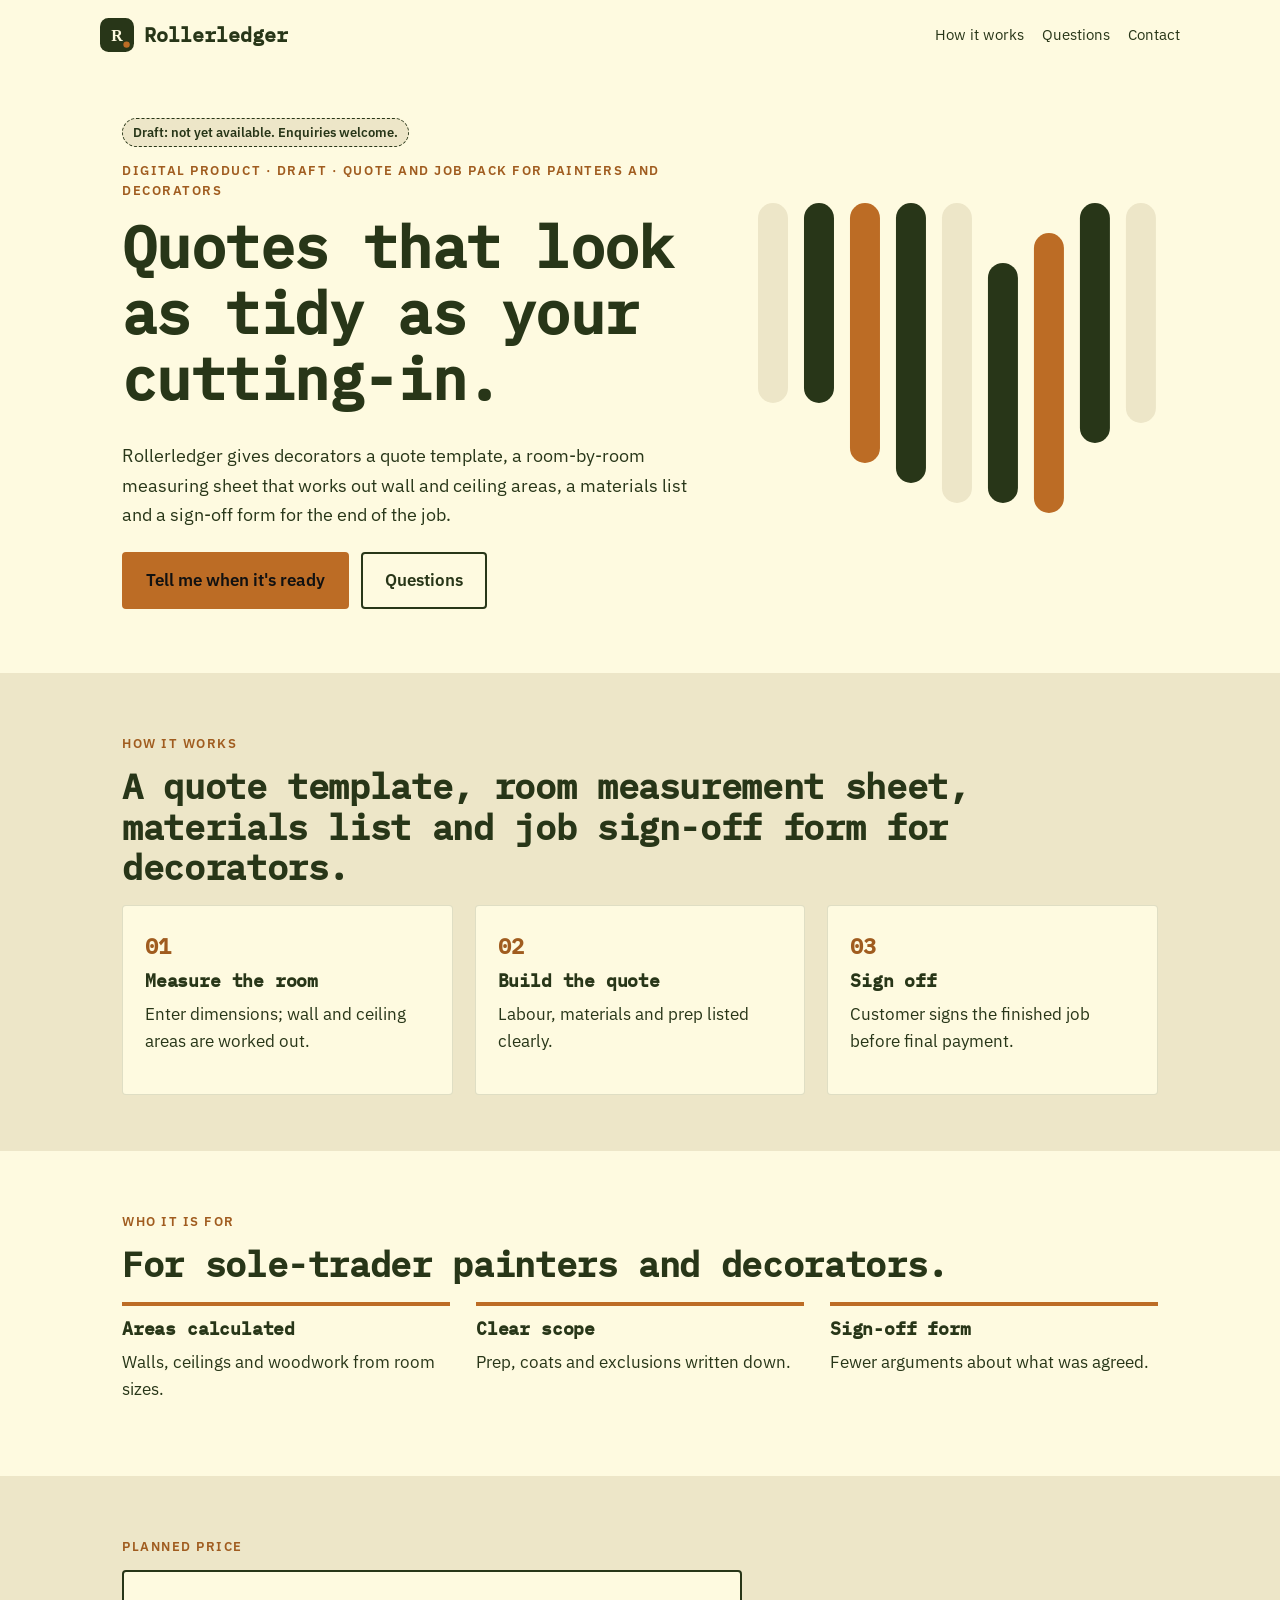
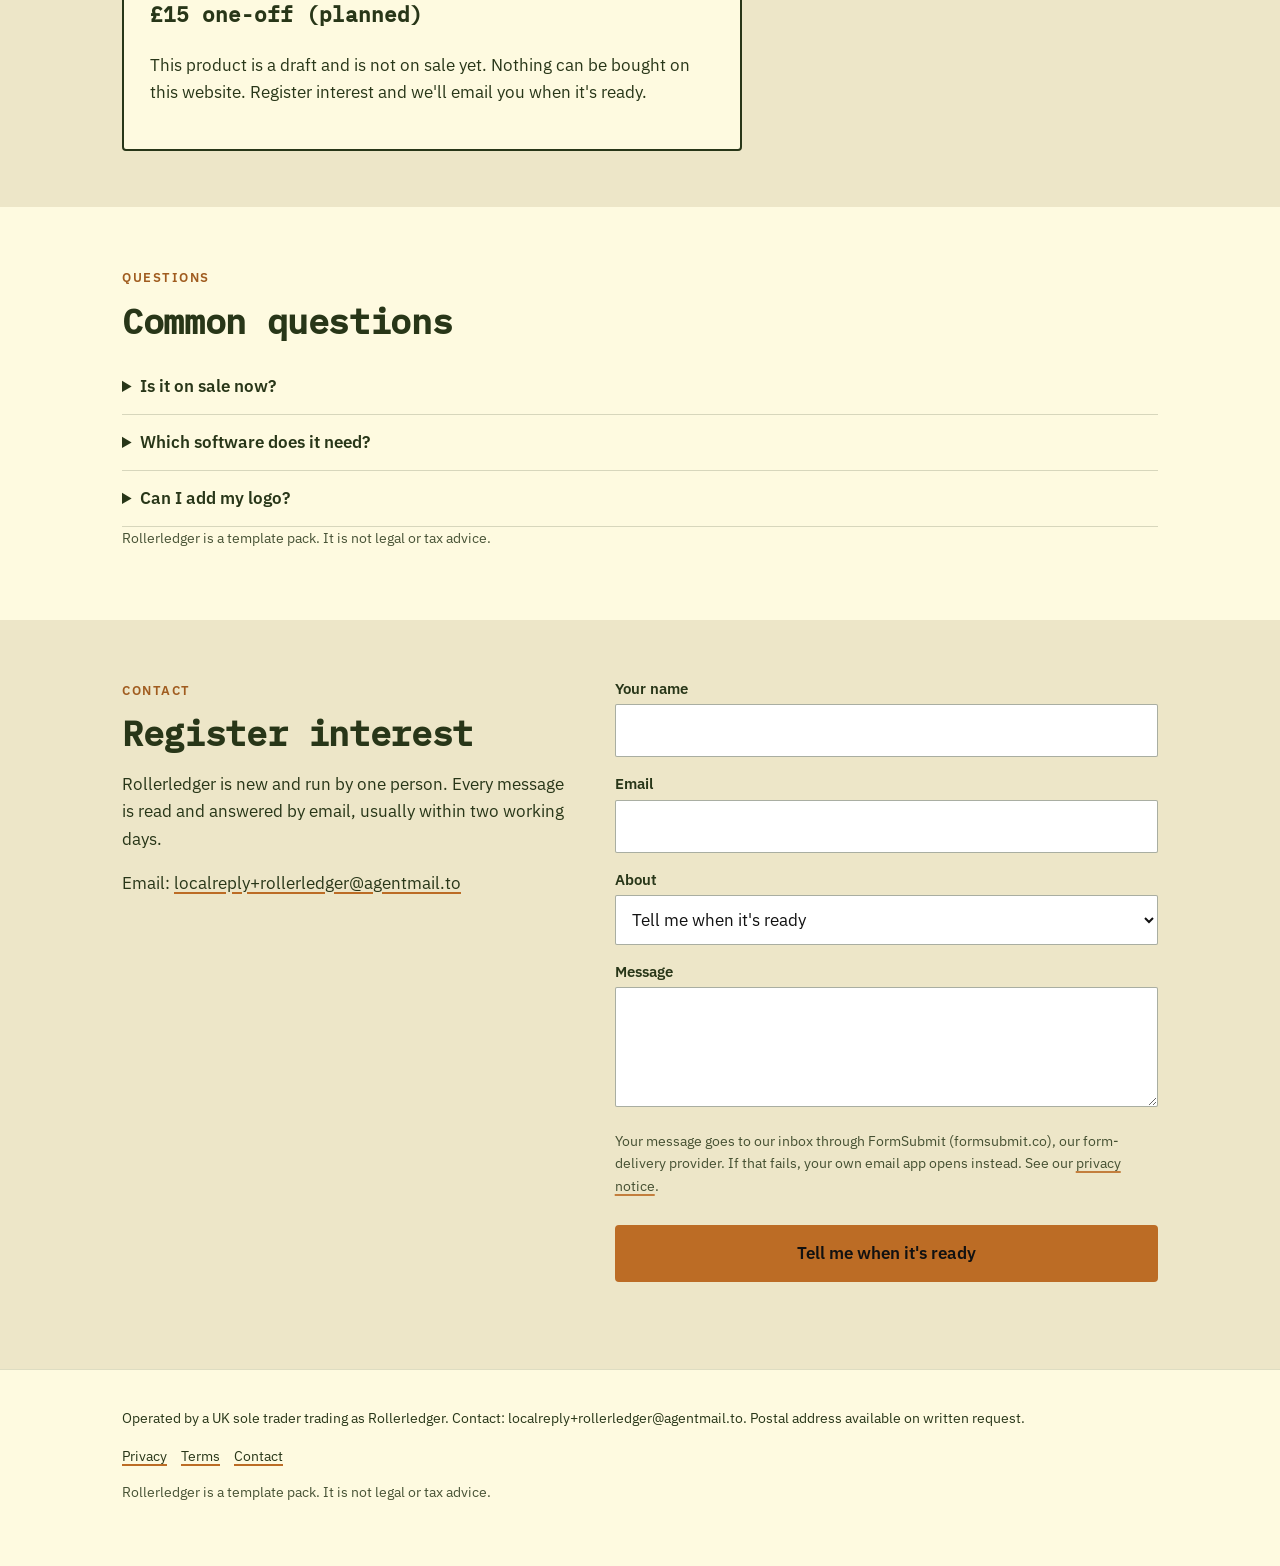
==== index.html @ 1e024532 "Publish site 2026-10-19 20:21 BST" ====
<!doctype html>
<html lang="en-GB">
<head>
<meta charset="utf-8">
<meta name="viewport" content="width=device-width, initial-scale=1">
<meta http-equiv="Content-Security-Policy" content="default-src 'self'; img-src 'self' data: https://localreplyloop.goatcounter.com; style-src 'self'; script-src 'self'; font-src 'self'; connect-src 'self' https://formsubmit.co; form-action 'self'; base-uri 'self'; object-src 'none'">
<meta name="referrer" content="strict-origin-when-cross-origin">
<title>Rollerledger: Quotes that look as tidy as your cutting-in</title>
<meta name="description" content="A quote template, room measurement sheet, materials list and job sign-off form for decorators.">
<meta name="theme-color" content="#283618">
<meta property="og:type" content="website"><meta property="og:title" content="Rollerledger: Quotes that look as tidy as your cutting-in"><meta property="og:description" content="A quote template, room measurement sheet, materials list and job sign-off form for decorators.">
<meta property="og:image" content="https://evanturner557-del.github.io/rollerledger/assets/og.png"><meta property="og:image:width" content="1200"><meta property="og:image:height" content="630">
<meta property="og:image:alt" content="Rollerledger: Quotes that look as tidy as your cutting-in."><meta property="og:site_name" content="Rollerledger"><meta property="og:locale" content="en_GB">
<meta property="og:url" content="https://evanturner557-del.github.io/rollerledger/"><meta name="twitter:card" content="summary_large_image">
<link rel="canonical" href="https://evanturner557-del.github.io/rollerledger/">
<link rel="icon" href="assets/favicon.svg" type="image/svg+xml">
<link rel="stylesheet" href="assets/site.css">
<script src="assets/config.js"></script>
<script src="assets/analytics.js" defer></script>
<script src="_shared/kit.js" defer></script>
</head>
<body>
<a class="skip" href="#main">Skip to content</a>
<header><div class="wrap top"><a class="brand" href="./"><svg viewBox="0 0 64 64" aria-hidden="true" width="34" height="34"><rect width="64" height="64" rx="16" fill="#283618"/><text x="32" y="43" text-anchor="middle" font-family="Georgia, serif" font-weight="700" font-size="30" fill="#FEFAE0">R</text><circle cx="50" cy="50" r="6" fill="#BC6C25"/></svg>Rollerledger</a><nav aria-label="Primary"><a href="#how">How it works</a><a href="#faq">Questions</a><a href="#contact">Contact</a></nav></div></header><section class="hero"><div class="wrap"><div><span class="draft">Draft: not yet available. Enquiries welcome.</span><br><span class="eyebrow">Digital product · draft · Quote and job pack for painters and decorators</span><h1>Quotes that look as tidy as your cutting-in.</h1><p class="lede">Rollerledger gives decorators a quote template, a room-by-room measuring sheet that works out wall and ceiling areas, a materials list and a sign-off form for the end of the job.</p><div class="ctas"><a class="btn" href="#contact" data-cta="hero">Tell me when it&#x27;s ready</a><a class="btn ghost" href="#faq" data-cta="hero-secondary">Questions</a></div></div><div class="art"><svg viewBox="0 0 400 400" role="img" aria-label="Decorative pattern" class="motif" preserveAspectRatio="xMidYMid slice"><rect x="0" y="40" width="30" height="200" rx="15" fill="#EDE6C8"/><rect x="46" y="40" width="30" height="200" rx="15" fill="#283618"/><rect x="92" y="40" width="30" height="260" rx="15" fill="#BC6C25"/><rect x="138" y="40" width="30" height="280" rx="15" fill="#283618"/><rect x="184" y="40" width="30" height="300" rx="15" fill="#EDE6C8"/><rect x="230" y="100" width="30" height="240" rx="15" fill="#283618"/><rect x="276" y="70" width="30" height="280" rx="15" fill="#BC6C25"/><rect x="322" y="40" width="30" height="240" rx="15" fill="#283618"/><rect x="368" y="40" width="30" height="220" rx="15" fill="#EDE6C8"/></svg></div></div></section>
<main id="main">
<section class="tint" id="how"><div class="wrap"><span class="eyebrow">How it works</span><h2>A quote template, room measurement sheet, materials list and job sign-off form for decorators.</h2><div class="steps"><div class="step"><h3>Measure the room</h3><p>Enter dimensions; wall and ceiling areas are worked out.</p></div><div class="step"><h3>Build the quote</h3><p>Labour, materials and prep listed clearly.</p></div><div class="step"><h3>Sign off</h3><p>Customer signs the finished job before final payment.</p></div></div></div></section>
<section><div class="wrap"><span class="eyebrow">Who it is for</span><h2>For sole-trader painters and decorators.</h2><div class="points"><div class="point"><h3>Areas calculated</h3><p>Walls, ceilings and woodwork from room sizes.</p></div><div class="point"><h3>Clear scope</h3><p>Prep, coats and exclusions written down.</p></div><div class="point"><h3>Sign-off form</h3><p>Fewer arguments about what was agreed.</p></div></div></div></section>
<section class="tint" id="price"><div class="wrap"><span class="eyebrow">Planned price</span><div class="pricebox"><p class="price">£15 one-off (planned)</p><p>This product is a draft and is not on sale yet. Nothing can be bought on this website. Register interest and we&#x27;ll email you when it&#x27;s ready.</p></div></div></section>
<section id="faq"><div class="wrap"><span class="eyebrow">Questions</span><h2>Common questions</h2><details><summary>Is it on sale now?</summary><p>Not yet. Rollerledger is a draft product. Ask to hear when it&#x27;s ready.</p></details><details><summary>Which software does it need?</summary><p>Google Sheets, Excel or Numbers.</p></details><details><summary>Can I add my logo?</summary><p>Yes, there&#x27;s a space for it.</p></details><p class="fine" style="margin-top:18px">Rollerledger is a template pack. It is not legal or tax advice.</p></div></section>
<section class="tint" id="contact"><div class="wrap contact-grid"><div><span class="eyebrow">Contact</span><h2>Register interest</h2><p>Rollerledger is new and run by one person. Every message is read and answered by email, usually within two working days.</p><p>Email: <a href="mailto:localreply+rollerledger@agentmail.to">localreply+rollerledger@agentmail.to</a></p></div><form class="form" data-contact data-formsubmit="localreply+rollerledger@agentmail.to" data-email="localreply+rollerledger@agentmail.to" data-subject="Rollerledger enquiry" novalidate>
<div><label for="f-name">Your name</label><input id="f-name" name="name" autocomplete="name" required></div>
<div><label for="f-email">Email</label><input id="f-email" name="email" type="email" autocomplete="email" required></div>
<div><label for="f-plan">About</label><select id="f-plan" name="plan"><option value="Tell me when it&#x27;s ready">Tell me when it&#x27;s ready</option><option value="I have a question">I have a question</option></select></div>
<div><label for="f-message">Message</label><textarea id="f-message" name="message"></textarea></div>
<p class="hint">Your message goes to our inbox through FormSubmit (formsubmit.co), our form-delivery provider. If that fails, your own email app opens instead. See our <a href="privacy.html">privacy notice</a>.</p>
<button class="btn" type="submit">Tell me when it&#x27;s ready</button>
<p class="form-status" role="status" aria-live="polite"></p>
</form></div></section>
</main><footer><div class="wrap"><p>Operated by a UK sole trader trading as Rollerledger. Contact: localreply+rollerledger@agentmail.to. Postal address available on written request.</p>
<p><a href="privacy.html">Privacy</a><a href="terms.html">Terms</a><a href="./#contact">Contact</a></p>
<p class="fine">Rollerledger is a template pack. It is not legal or tax advice.</p></div></footer>
</body></html>
---- assets/site.css ----
@font-face{font-family:'IBM Plex Mono';font-weight:500;font-style:normal;font-display:swap;src:url(fonts/ibm-plex-mono-latin-500-normal.woff2) format('woff2')}
@font-face{font-family:'IBM Plex Sans';font-weight:400;font-style:normal;font-display:swap;src:url(fonts/ibm-plex-sans-latin-400-normal.woff2) format('woff2')}
@font-face{font-family:'IBM Plex Sans';font-weight:600;font-style:normal;font-display:swap;src:url(fonts/ibm-plex-sans-latin-600-normal.woff2) format('woff2')}
:root{--ink:#283618;--paper:#FEFAE0;--acc:#BC6C25;--acc-text:#A05C1F;--on-acc:#111111;--soft:#EDE6C8;--on-ink:#FEFAE0;--r:4px;--br:4px;--head:'IBM Plex Mono', ui-monospace, monospace;--body:'IBM Plex Sans', system-ui, sans-serif}
*,*::before,*::after{box-sizing:border-box}html{scroll-behavior:smooth}@media (prefers-reduced-motion:reduce){html{scroll-behavior:auto}*{transition:none!important}}
body{margin:0;font-family:var(--body);color:var(--ink);background:var(--paper);line-height:1.6;font-size:17px;-webkit-font-smoothing:antialiased}
h1,h2,h3{font-family:var(--head);line-height:1.15;margin:0 0 .5em;letter-spacing:-.01em}h1{font-size:clamp(2.1rem,5vw,3.6rem)}h2{font-size:clamp(1.5rem,3vw,2.2rem)}h3{font-size:1.15rem}
p{margin:0 0 1em}a{color:var(--ink);text-decoration-color:var(--acc);text-underline-offset:3px;text-decoration-thickness:2px}
.wrap{max-width:1080px;margin:0 auto;padding:0 22px}.skip{position:absolute;left:-999px}.skip:focus{left:12px;top:12px;background:var(--ink);color:var(--on-ink);padding:8px 12px;z-index:9}
:focus-visible{outline:3px solid var(--acc);outline-offset:2px}
.top{display:flex;align-items:center;justify-content:space-between;padding:18px 0;gap:16px}.brand{display:flex;align-items:center;gap:10px;font-family:var(--head);font-weight:700;font-size:1.25rem;text-decoration:none}
.top nav a{margin-left:18px;font-size:.95rem;text-decoration:none}.top nav a:hover{text-decoration:underline}
.btn{display:inline-block;background:var(--acc);color:var(--on-acc);padding:13px 22px;border-radius:var(--br);font-weight:600;text-decoration:none;border:2px solid var(--acc);cursor:pointer;font:inherit;font-weight:600}
.btn:hover{filter:brightness(.94)}.btn.ghost{background:transparent;color:var(--ink);border-color:var(--ink)}
.eyebrow{display:inline-block;font-size:.8rem;letter-spacing:.12em;text-transform:uppercase;font-weight:600;color:var(--acc-text);margin-bottom:12px}
.hero{padding:48px 0 64px}.hero .lede{font-size:1.15rem;max-width:40em}.ctas{display:flex;gap:12px;flex-wrap:wrap;margin-top:22px}
.motif{width:100%;height:auto;max-width:420px;display:block}
.draft{display:inline-block;background:var(--soft);border:1px dashed var(--ink);padding:3px 10px;border-radius:999px;font-size:.82rem;font-weight:600;margin-bottom:14px}
section{padding:56px 0}.tint{background:var(--soft)}
.steps{display:grid;grid-template-columns:repeat(auto-fit,minmax(220px,1fr));gap:22px;counter-reset:s}
.step{padding:22px;border-radius:var(--r);background:var(--paper);border:1px solid color-mix(in srgb,var(--ink) 14%,transparent)}
.step::before{counter-increment:s;content:"0" counter(s);font-family:var(--head);font-weight:700;color:var(--acc-text);display:block;font-size:1.4rem;margin-bottom:6px}
.points{display:grid;grid-template-columns:repeat(auto-fit,minmax(240px,1fr));gap:26px}.point h3{border-top:4px solid var(--acc);padding-top:12px}
.price{font-family:var(--head);font-size:1.3rem;font-weight:700}.pricebox{border:2px solid var(--ink);border-radius:var(--r);padding:26px;max-width:620px;background:var(--paper)}
details{border-bottom:1px solid color-mix(in srgb,var(--ink) 18%,transparent);padding:14px 0}summary{cursor:pointer;font-weight:600}details p{margin-top:10px}
.form{display:grid;gap:14px;max-width:620px}.form label{font-weight:600;font-size:.95rem;display:block;margin-bottom:4px}
.form input,.form textarea,.form select{width:100%;padding:12px;border:1.5px solid color-mix(in srgb,var(--ink) 40%,transparent);border-radius:calc(var(--r)/2);font:inherit;background:#fff;color:#111}
.form textarea{min-height:120px}.hint,.fine{font-size:.88rem;opacity:.85}.form-status{font-weight:600}
.contact-grid{display:grid;grid-template-columns:1fr 1.2fr;gap:40px}@media(max-width:800px){.contact-grid{grid-template-columns:1fr}.top nav{display:none}}
footer{padding:36px 0 48px;font-size:.9rem;border-top:1px solid color-mix(in srgb,var(--ink) 15%,transparent)}footer a{margin-right:14px}
.tool{background:var(--paper);border:2px solid var(--ink);border-radius:var(--r);padding:26px;max-width:640px}.tool .row{display:grid;grid-template-columns:1fr 140px;gap:12px;align-items:center;margin-bottom:10px}
.tool input[type=number]{padding:10px;border:1.5px solid var(--ink);border-radius:8px;font:inherit;width:100%}.result{margin-top:16px;padding:16px;background:var(--soft);border-radius:calc(var(--r)/2);min-height:3em}
.check h3{margin-top:18px}.check label{display:flex;gap:10px;align-items:flex-start;padding:6px 0}.check input{width:20px;height:20px;accent-color:var(--acc)}
.legal{max-width:760px}.legal h2{font-size:1.3rem;margin-top:1.6em}
.hero .wrap{display:grid;grid-template-columns:1.25fr .85fr;gap:48px;align-items:center}@media(max-width:800px){.hero .wrap{grid-template-columns:1fr}.hero .art{max-width:280px}}
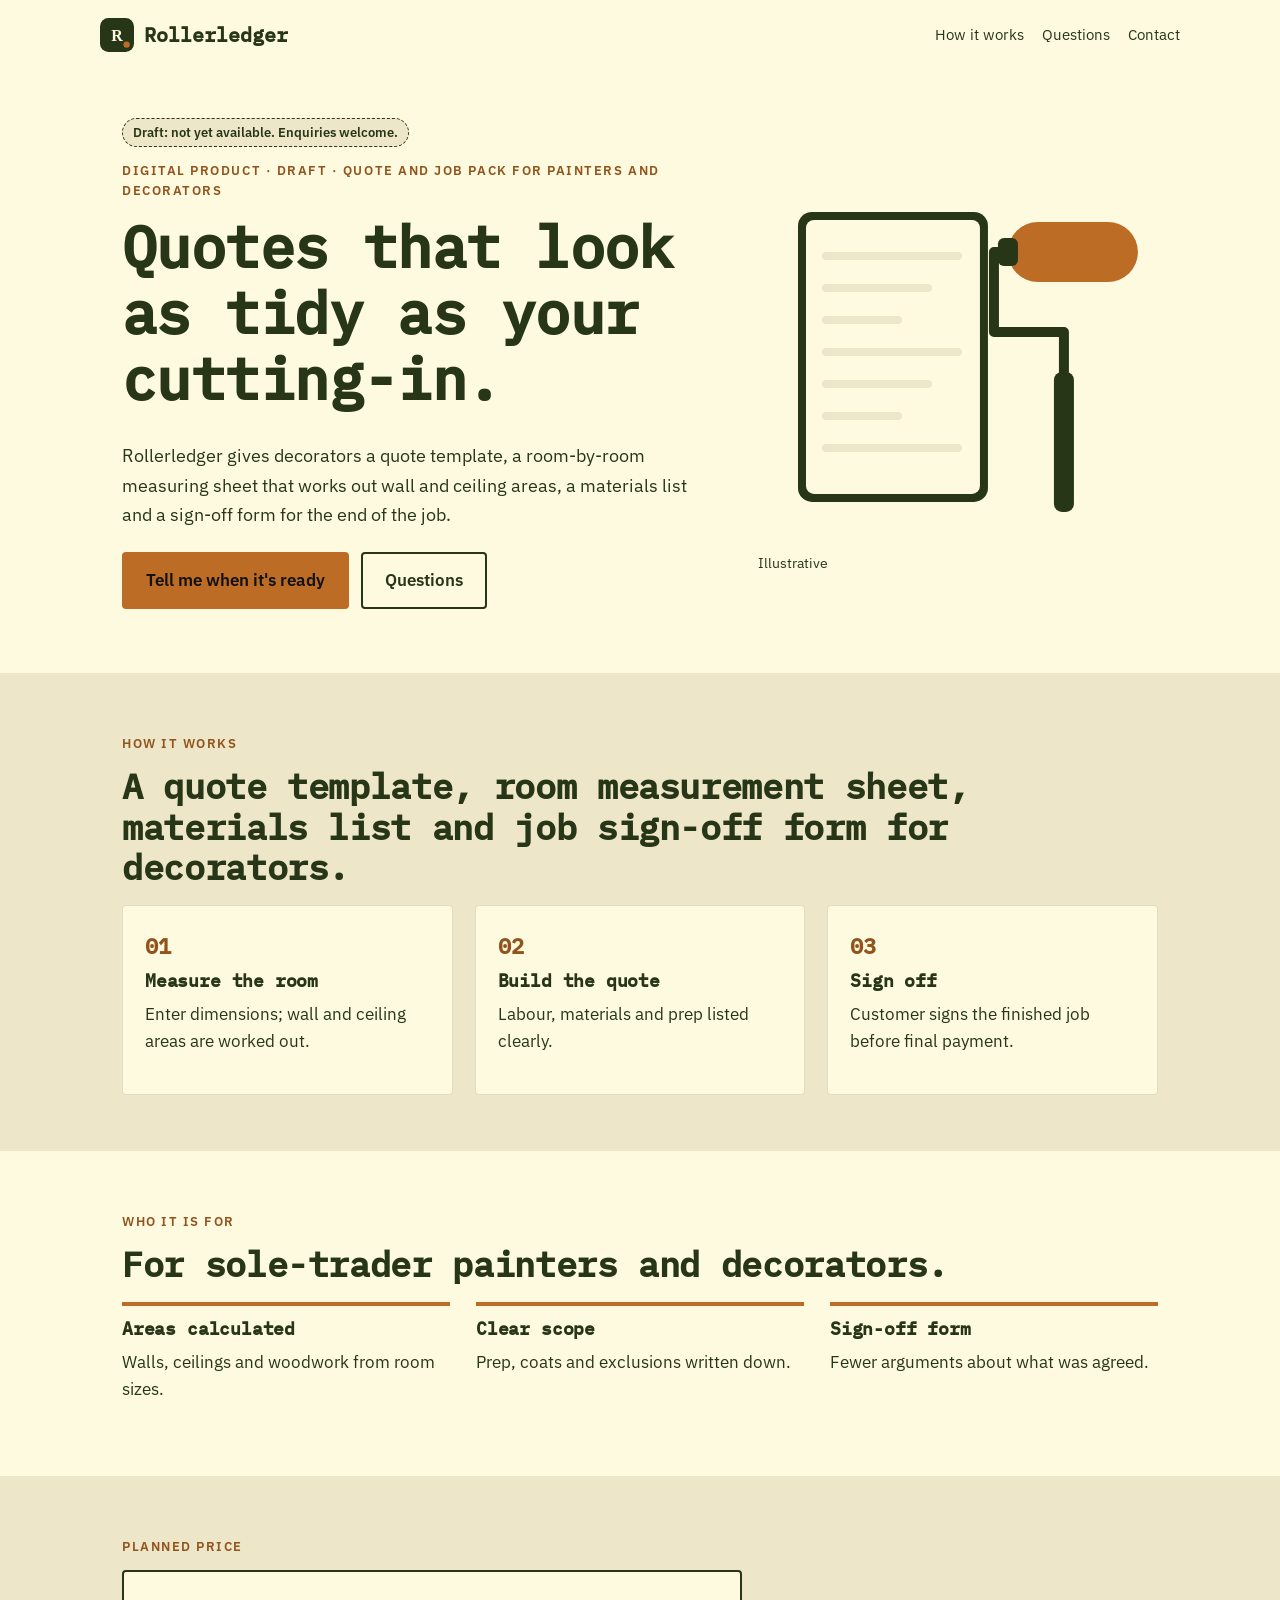
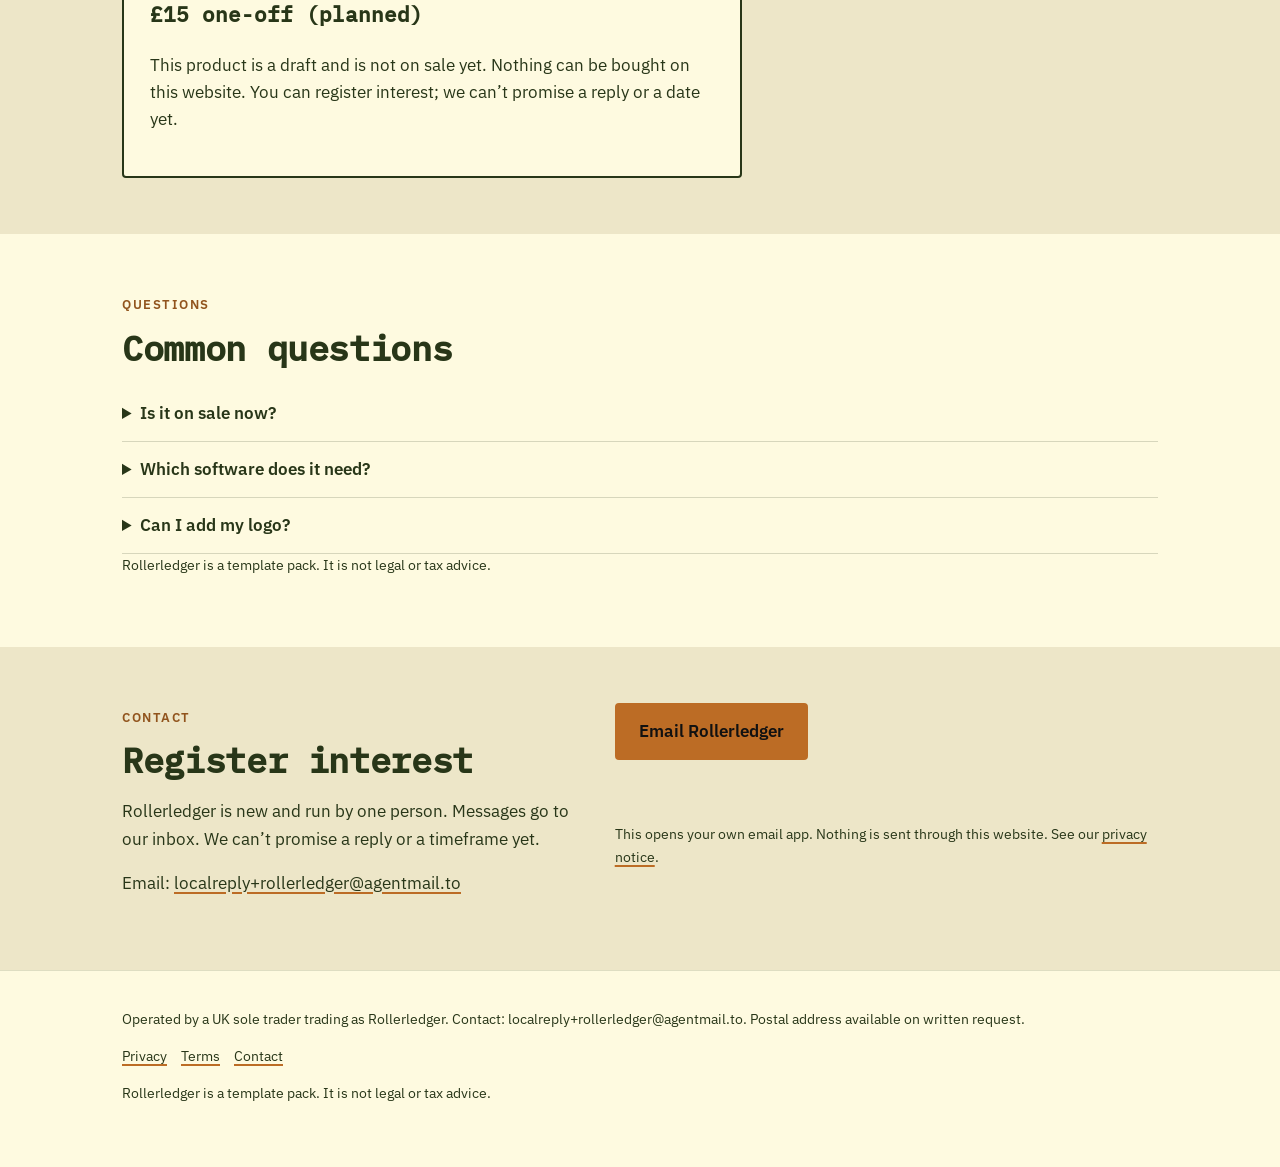
==== commit 0acd2334: "Publish site 2026-10-21 08:29 BST" ====
--- a/index.html
+++ b/index.html
@@ -3,7 +3,7 @@
 <head>
 <meta charset="utf-8">
 <meta name="viewport" content="width=device-width, initial-scale=1">
-<meta http-equiv="Content-Security-Policy" content="default-src 'self'; img-src 'self' data: https://localreplyloop.goatcounter.com; style-src 'self'; script-src 'self'; font-src 'self'; connect-src 'self' https://formsubmit.co; form-action 'self'; base-uri 'self'; object-src 'none'">
+<meta http-equiv="Content-Security-Policy" content="default-src 'self'; img-src 'self' data: https://localreplyloop.goatcounter.com; style-src 'self'; script-src 'self'; font-src 'self'; connect-src 'self'; form-action 'self'; base-uri 'self'; object-src 'none'">
 <meta name="referrer" content="strict-origin-when-cross-origin">
 <title>Rollerledger: Quotes that look as tidy as your cutting-in</title>
 <meta name="description" content="A quote template, room measurement sheet, materials list and job sign-off form for decorators.">
@@ -21,21 +21,14 @@
 </head>
 <body>
 <a class="skip" href="#main">Skip to content</a>
-<header><div class="wrap top"><a class="brand" href="./"><svg viewBox="0 0 64 64" aria-hidden="true" width="34" height="34"><rect width="64" height="64" rx="16" fill="#283618"/><text x="32" y="43" text-anchor="middle" font-family="Georgia, serif" font-weight="700" font-size="30" fill="#FEFAE0">R</text><circle cx="50" cy="50" r="6" fill="#BC6C25"/></svg>Rollerledger</a><nav aria-label="Primary"><a href="#how">How it works</a><a href="#faq">Questions</a><a href="#contact">Contact</a></nav></div></header><section class="hero"><div class="wrap"><div><span class="draft">Draft: not yet available. Enquiries welcome.</span><br><span class="eyebrow">Digital product · draft · Quote and job pack for painters and decorators</span><h1>Quotes that look as tidy as your cutting-in.</h1><p class="lede">Rollerledger gives decorators a quote template, a room-by-room measuring sheet that works out wall and ceiling areas, a materials list and a sign-off form for the end of the job.</p><div class="ctas"><a class="btn" href="#contact" data-cta="hero">Tell me when it&#x27;s ready</a><a class="btn ghost" href="#faq" data-cta="hero-secondary">Questions</a></div></div><div class="art"><svg viewBox="0 0 400 400" role="img" aria-label="Decorative pattern" class="motif" preserveAspectRatio="xMidYMid slice"><rect x="0" y="40" width="30" height="200" rx="15" fill="#EDE6C8"/><rect x="46" y="40" width="30" height="200" rx="15" fill="#283618"/><rect x="92" y="40" width="30" height="260" rx="15" fill="#BC6C25"/><rect x="138" y="40" width="30" height="280" rx="15" fill="#283618"/><rect x="184" y="40" width="30" height="300" rx="15" fill="#EDE6C8"/><rect x="230" y="100" width="30" height="240" rx="15" fill="#283618"/><rect x="276" y="70" width="30" height="280" rx="15" fill="#BC6C25"/><rect x="322" y="40" width="30" height="240" rx="15" fill="#283618"/><rect x="368" y="40" width="30" height="220" rx="15" fill="#EDE6C8"/></svg></div></div></section>
+<header><div class="wrap top"><a class="brand" href="./"><svg viewBox="0 0 64 64" aria-hidden="true" width="34" height="34"><rect width="64" height="64" rx="16" fill="#283618"/><text x="32" y="43" text-anchor="middle" font-family="Georgia, serif" font-weight="700" font-size="30" fill="#FEFAE0">R</text><circle cx="50" cy="50" r="6" fill="#BC6C25"/></svg>Rollerledger</a><nav aria-label="Primary"><a href="#how">How it works</a><a href="#faq">Questions</a><a href="#contact">Contact</a></nav></div></header>
 <main id="main">
+<section class="hero"><div class="wrap"><div><span class="draft">Draft: not yet available. Enquiries welcome.</span><br><span class="eyebrow">Digital product · draft · Quote and job pack for painters and decorators</span><h1>Quotes that look as tidy as your cutting-in.</h1><p class="lede">Rollerledger gives decorators a quote template, a room-by-room measuring sheet that works out wall and ceiling areas, a materials list and a sign-off form for the end of the job.</p><div class="ctas"><a class="btn" href="#contact" data-cta="hero">Tell me when it&#x27;s ready</a><a class="btn ghost" href="#faq" data-cta="hero-secondary">Questions</a></div></div><figure class="art"><svg viewBox="0 0 400 400" aria-hidden="true" focusable="false" class="motif"><rect x="40" y="60" width="190" height="290" rx="14" fill="#283618"/><rect x="48" y="68" width="174" height="274" rx="8" fill="#FEFAE0"/><rect x="64" y="100" width="140" height="8" rx="4" fill="#EDE6C8"/><rect x="64" y="132" width="110" height="8" rx="4" fill="#EDE6C8"/><rect x="64" y="164" width="80" height="8" rx="4" fill="#EDE6C8"/><rect x="64" y="196" width="140" height="8" rx="4" fill="#EDE6C8"/><rect x="64" y="228" width="110" height="8" rx="4" fill="#EDE6C8"/><rect x="64" y="260" width="80" height="8" rx="4" fill="#EDE6C8"/><rect x="64" y="292" width="140" height="8" rx="4" fill="#EDE6C8"/><rect x="250" y="70" width="130" height="60" rx="30" fill="#BC6C25"/><rect x="240" y="86" width="20" height="28" rx="6" fill="#283618"/><path d="M250 100 h-14 v80 h70 v40" fill="none" stroke="#283618" stroke-width="10" stroke-linecap="round" stroke-linejoin="round"/><rect x="296" y="220" width="20" height="140" rx="8" fill="#283618"/></svg><figcaption class="fine">Illustrative</figcaption></figure></div></section>
 <section class="tint" id="how"><div class="wrap"><span class="eyebrow">How it works</span><h2>A quote template, room measurement sheet, materials list and job sign-off form for decorators.</h2><div class="steps"><div class="step"><h3>Measure the room</h3><p>Enter dimensions; wall and ceiling areas are worked out.</p></div><div class="step"><h3>Build the quote</h3><p>Labour, materials and prep listed clearly.</p></div><div class="step"><h3>Sign off</h3><p>Customer signs the finished job before final payment.</p></div></div></div></section>
 <section><div class="wrap"><span class="eyebrow">Who it is for</span><h2>For sole-trader painters and decorators.</h2><div class="points"><div class="point"><h3>Areas calculated</h3><p>Walls, ceilings and woodwork from room sizes.</p></div><div class="point"><h3>Clear scope</h3><p>Prep, coats and exclusions written down.</p></div><div class="point"><h3>Sign-off form</h3><p>Fewer arguments about what was agreed.</p></div></div></div></section>
-<section class="tint" id="price"><div class="wrap"><span class="eyebrow">Planned price</span><div class="pricebox"><p class="price">£15 one-off (planned)</p><p>This product is a draft and is not on sale yet. Nothing can be bought on this website. Register interest and we&#x27;ll email you when it&#x27;s ready.</p></div></div></section>
+<section class="tint" id="price"><div class="wrap"><span class="eyebrow">Planned price</span><div class="pricebox"><p class="price">£15 one-off (planned)</p><p>This product is a draft and is not on sale yet. Nothing can be bought on this website. You can register interest; we can’t promise a reply or a date yet.</p></div></div></section>
 <section id="faq"><div class="wrap"><span class="eyebrow">Questions</span><h2>Common questions</h2><details><summary>Is it on sale now?</summary><p>Not yet. Rollerledger is a draft product. Ask to hear when it&#x27;s ready.</p></details><details><summary>Which software does it need?</summary><p>Google Sheets, Excel or Numbers.</p></details><details><summary>Can I add my logo?</summary><p>Yes, there&#x27;s a space for it.</p></details><p class="fine" style="margin-top:18px">Rollerledger is a template pack. It is not legal or tax advice.</p></div></section>
-<section class="tint" id="contact"><div class="wrap contact-grid"><div><span class="eyebrow">Contact</span><h2>Register interest</h2><p>Rollerledger is new and run by one person. Every message is read and answered by email, usually within two working days.</p><p>Email: <a href="mailto:localreply+rollerledger@agentmail.to">localreply+rollerledger@agentmail.to</a></p></div><form class="form" data-contact data-formsubmit="localreply+rollerledger@agentmail.to" data-email="localreply+rollerledger@agentmail.to" data-subject="Rollerledger enquiry" novalidate>
-<div><label for="f-name">Your name</label><input id="f-name" name="name" autocomplete="name" required></div>
-<div><label for="f-email">Email</label><input id="f-email" name="email" type="email" autocomplete="email" required></div>
-<div><label for="f-plan">About</label><select id="f-plan" name="plan"><option value="Tell me when it&#x27;s ready">Tell me when it&#x27;s ready</option><option value="I have a question">I have a question</option></select></div>
-<div><label for="f-message">Message</label><textarea id="f-message" name="message"></textarea></div>
-<p class="hint">Your message goes to our inbox through FormSubmit (formsubmit.co), our form-delivery provider. If that fails, your own email app opens instead. See our <a href="privacy.html">privacy notice</a>.</p>
-<button class="btn" type="submit">Tell me when it&#x27;s ready</button>
-<p class="form-status" role="status" aria-live="polite"></p>
-</form></div></section>
+<section class="tint" id="contact"><div class="wrap contact-grid"><div><span class="eyebrow">Contact</span><h2>Register interest</h2><p>Rollerledger is new and run by one person. Messages go to our inbox. We can’t promise a reply or a timeframe yet.</p><p>Email: <a href="mailto:localreply+rollerledger@agentmail.to">localreply+rollerledger@agentmail.to</a></p></div><div class="form contact-mail"><p><a class="btn" href="mailto:localreply+rollerledger@agentmail.to?subject=%5BRollerledger%5D%20Enquiry" data-cta="enquire">Email Rollerledger</a></p><p class="hint">This opens your own email app. Nothing is sent through this website. See our <a href="privacy.html">privacy notice</a>.</p></div></div></section>
 </main><footer><div class="wrap"><p>Operated by a UK sole trader trading as Rollerledger. Contact: localreply+rollerledger@agentmail.to. Postal address available on written request.</p>
 <p><a href="privacy.html">Privacy</a><a href="terms.html">Terms</a><a href="./#contact">Contact</a></p>
 <p class="fine">Rollerledger is a template pack. It is not legal or tax advice.</p></div></footer>
--- a/assets/site.css
+++ b/assets/site.css
@@ -1,7 +1,7 @@
 @font-face{font-family:'IBM Plex Mono';font-weight:500;font-style:normal;font-display:swap;src:url(fonts/ibm-plex-mono-latin-500-normal.woff2) format('woff2')}
 @font-face{font-family:'IBM Plex Sans';font-weight:400;font-style:normal;font-display:swap;src:url(fonts/ibm-plex-sans-latin-400-normal.woff2) format('woff2')}
 @font-face{font-family:'IBM Plex Sans';font-weight:600;font-style:normal;font-display:swap;src:url(fonts/ibm-plex-sans-latin-600-normal.woff2) format('woff2')}
-:root{--ink:#283618;--paper:#FEFAE0;--acc:#BC6C25;--acc-text:#A05C1F;--on-acc:#111111;--soft:#EDE6C8;--on-ink:#FEFAE0;--r:4px;--br:4px;--head:'IBM Plex Mono', ui-monospace, monospace;--body:'IBM Plex Sans', system-ui, sans-serif}
+:root{--ink:#283618;--paper:#FEFAE0;--acc:#BC6C25;--acc-text:#91541D;--on-acc:#111111;--acc-btn:#BC6C25;--soft:#EDE6C8;--on-ink:#FEFAE0;--r:4px;--br:4px;--head:'IBM Plex Mono', ui-monospace, monospace;--body:'IBM Plex Sans', system-ui, sans-serif}
 *,*::before,*::after{box-sizing:border-box}html{scroll-behavior:smooth}@media (prefers-reduced-motion:reduce){html{scroll-behavior:auto}*{transition:none!important}}
 body{margin:0;font-family:var(--body);color:var(--ink);background:var(--paper);line-height:1.6;font-size:17px;-webkit-font-smoothing:antialiased}
 h1,h2,h3{font-family:var(--head);line-height:1.15;margin:0 0 .5em;letter-spacing:-.01em}h1{font-size:clamp(2.1rem,5vw,3.6rem)}h2{font-size:clamp(1.5rem,3vw,2.2rem)}h3{font-size:1.15rem}
@@ -10,11 +10,11 @@
 :focus-visible{outline:3px solid var(--acc);outline-offset:2px}
 .top{display:flex;align-items:center;justify-content:space-between;padding:18px 0;gap:16px}.brand{display:flex;align-items:center;gap:10px;font-family:var(--head);font-weight:700;font-size:1.25rem;text-decoration:none}
 .top nav a{margin-left:18px;font-size:.95rem;text-decoration:none}.top nav a:hover{text-decoration:underline}
-.btn{display:inline-block;background:var(--acc);color:var(--on-acc);padding:13px 22px;border-radius:var(--br);font-weight:600;text-decoration:none;border:2px solid var(--acc);cursor:pointer;font:inherit;font-weight:600}
-.btn:hover{filter:brightness(.94)}.btn.ghost{background:transparent;color:var(--ink);border-color:var(--ink)}
+.btn{display:inline-block;background:var(--acc-btn);color:var(--on-acc);padding:13px 22px;border-radius:var(--br);font-weight:600;text-decoration:none;border:2px solid var(--acc-btn);cursor:pointer;font:inherit;font-weight:600}
+.btn:hover{filter:none;box-shadow:inset 0 0 0 2px currentColor}.btn.ghost{background:transparent;color:var(--ink);border-color:var(--ink)}
 .eyebrow{display:inline-block;font-size:.8rem;letter-spacing:.12em;text-transform:uppercase;font-weight:600;color:var(--acc-text);margin-bottom:12px}
 .hero{padding:48px 0 64px}.hero .lede{font-size:1.15rem;max-width:40em}.ctas{display:flex;gap:12px;flex-wrap:wrap;margin-top:22px}
-.motif{width:100%;height:auto;max-width:420px;display:block}
+.motif{width:100%;height:auto;max-width:420px;display:block}.art{margin:0}
 .draft{display:inline-block;background:var(--soft);border:1px dashed var(--ink);padding:3px 10px;border-radius:999px;font-size:.82rem;font-weight:600;margin-bottom:14px}
 section{padding:56px 0}.tint{background:var(--soft)}
 .steps{display:grid;grid-template-columns:repeat(auto-fit,minmax(220px,1fr));gap:22px;counter-reset:s}
@@ -25,11 +25,11 @@
 details{border-bottom:1px solid color-mix(in srgb,var(--ink) 18%,transparent);padding:14px 0}summary{cursor:pointer;font-weight:600}details p{margin-top:10px}
 .form{display:grid;gap:14px;max-width:620px}.form label{font-weight:600;font-size:.95rem;display:block;margin-bottom:4px}
 .form input,.form textarea,.form select{width:100%;padding:12px;border:1.5px solid color-mix(in srgb,var(--ink) 40%,transparent);border-radius:calc(var(--r)/2);font:inherit;background:#fff;color:#111}
-.form textarea{min-height:120px}.hint,.fine{font-size:.88rem;opacity:.85}.form-status{font-weight:600}
-.contact-grid{display:grid;grid-template-columns:1fr 1.2fr;gap:40px}@media(max-width:800px){.contact-grid{grid-template-columns:1fr}.top nav{display:none}}
+.form textarea{min-height:120px}.hint,.fine{font-size:.88rem}.form-status{font-weight:600}
+.contact-grid{display:grid;grid-template-columns:1fr 1.2fr;gap:40px}@media(max-width:800px){.contact-grid{grid-template-columns:1fr}.top nav a:not([href="#contact"]){display:none}.top nav a{margin-left:0;padding:10px 0;font-weight:600}}
 footer{padding:36px 0 48px;font-size:.9rem;border-top:1px solid color-mix(in srgb,var(--ink) 15%,transparent)}footer a{margin-right:14px}
 .tool{background:var(--paper);border:2px solid var(--ink);border-radius:var(--r);padding:26px;max-width:640px}.tool .row{display:grid;grid-template-columns:1fr 140px;gap:12px;align-items:center;margin-bottom:10px}
 .tool input[type=number]{padding:10px;border:1.5px solid var(--ink);border-radius:8px;font:inherit;width:100%}.result{margin-top:16px;padding:16px;background:var(--soft);border-radius:calc(var(--r)/2);min-height:3em}
 .check h3{margin-top:18px}.check label{display:flex;gap:10px;align-items:flex-start;padding:6px 0}.check input{width:20px;height:20px;accent-color:var(--acc)}
 .legal{max-width:760px}.legal h2{font-size:1.3rem;margin-top:1.6em}
-.hero .wrap{display:grid;grid-template-columns:1.25fr .85fr;gap:48px;align-items:center}@media(max-width:800px){.hero .wrap{grid-template-columns:1fr}.hero .art{max-width:280px}}
+.hero .wrap{display:grid;grid-template-columns:1.25fr .85fr;gap:48px;align-items:center}@media(max-width:800px){.hero .wrap{grid-template-columns:1fr}.hero .art{max-width:180px;margin-top:-8px}}
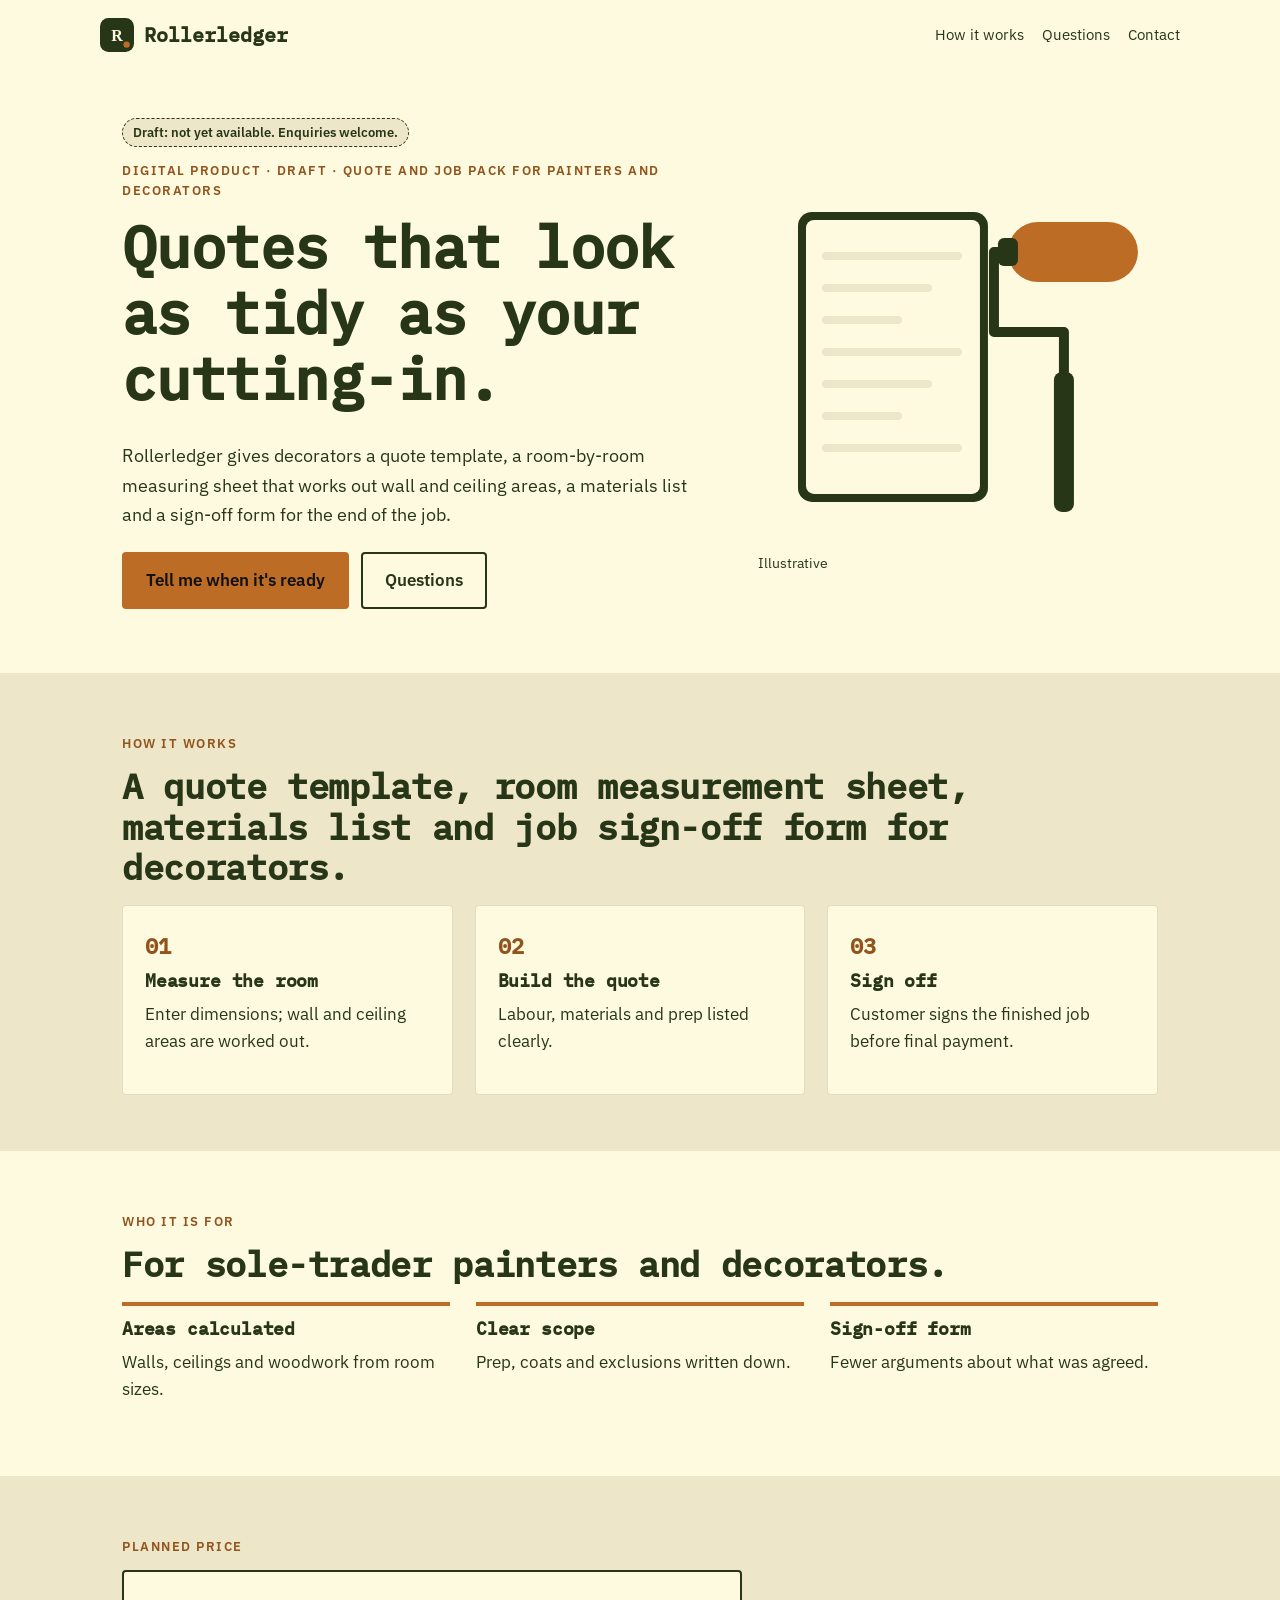
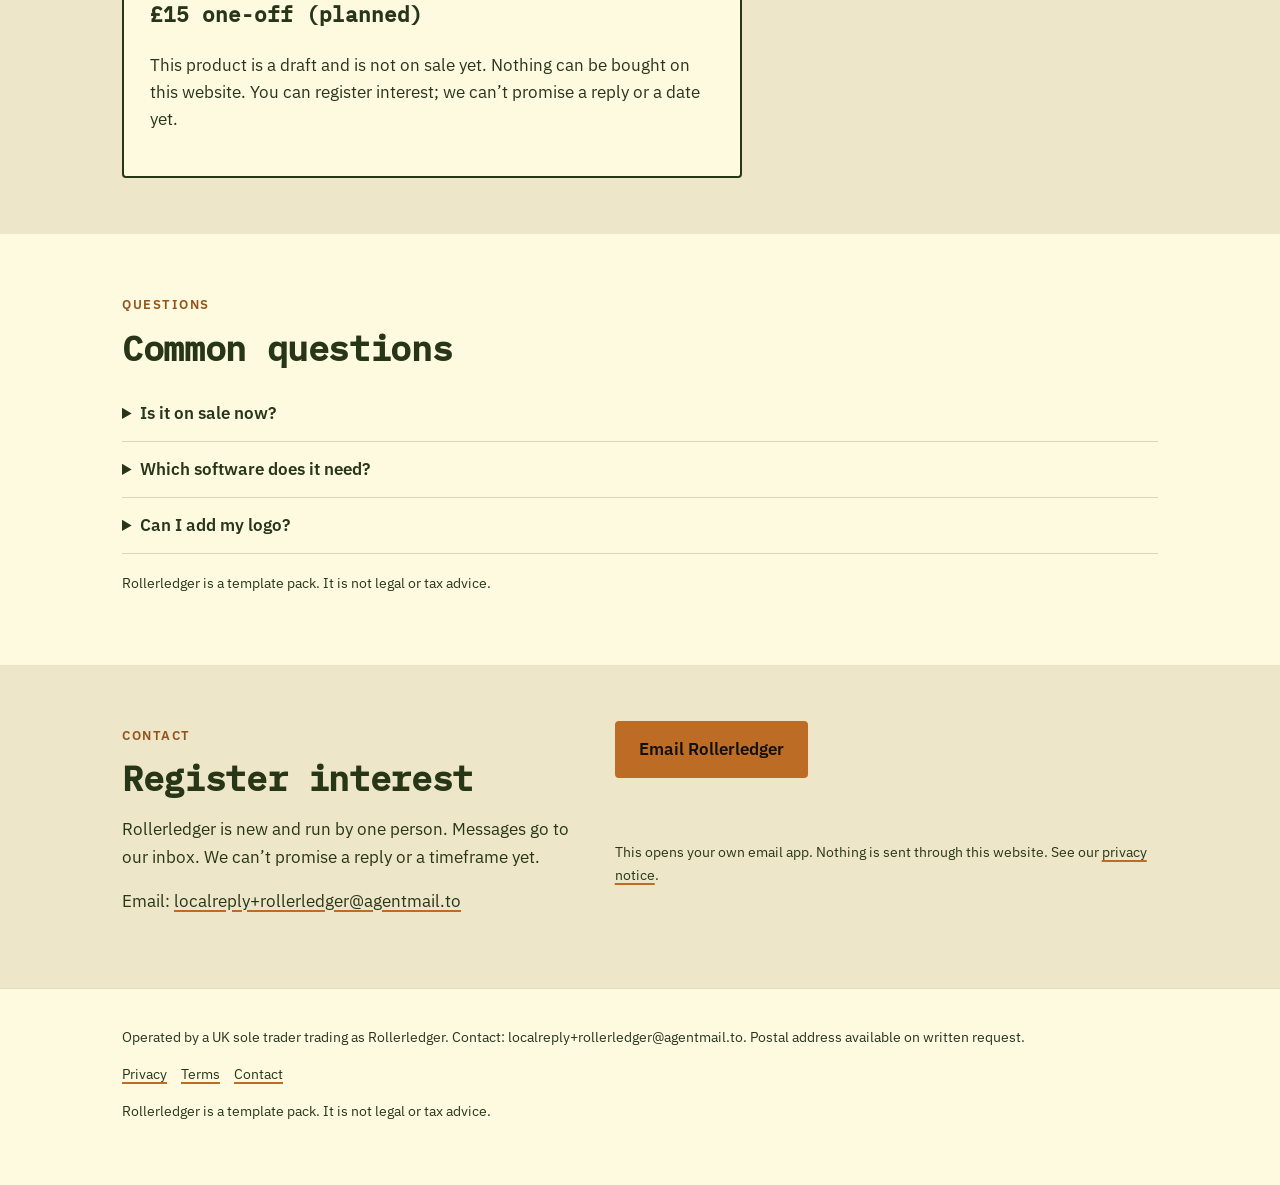
==== commit 9d3a747b: "Move inline margin to stylesheet (CSP-clean, Best Practices)" ====
--- a/index.html
+++ b/index.html
@@ -27,7 +27,7 @@
 <section class="tint" id="how"><div class="wrap"><span class="eyebrow">How it works</span><h2>A quote template, room measurement sheet, materials list and job sign-off form for decorators.</h2><div class="steps"><div class="step"><h3>Measure the room</h3><p>Enter dimensions; wall and ceiling areas are worked out.</p></div><div class="step"><h3>Build the quote</h3><p>Labour, materials and prep listed clearly.</p></div><div class="step"><h3>Sign off</h3><p>Customer signs the finished job before final payment.</p></div></div></div></section>
 <section><div class="wrap"><span class="eyebrow">Who it is for</span><h2>For sole-trader painters and decorators.</h2><div class="points"><div class="point"><h3>Areas calculated</h3><p>Walls, ceilings and woodwork from room sizes.</p></div><div class="point"><h3>Clear scope</h3><p>Prep, coats and exclusions written down.</p></div><div class="point"><h3>Sign-off form</h3><p>Fewer arguments about what was agreed.</p></div></div></div></section>
 <section class="tint" id="price"><div class="wrap"><span class="eyebrow">Planned price</span><div class="pricebox"><p class="price">£15 one-off (planned)</p><p>This product is a draft and is not on sale yet. Nothing can be bought on this website. You can register interest; we can’t promise a reply or a date yet.</p></div></div></section>
-<section id="faq"><div class="wrap"><span class="eyebrow">Questions</span><h2>Common questions</h2><details><summary>Is it on sale now?</summary><p>Not yet. Rollerledger is a draft product. Ask to hear when it&#x27;s ready.</p></details><details><summary>Which software does it need?</summary><p>Google Sheets, Excel or Numbers.</p></details><details><summary>Can I add my logo?</summary><p>Yes, there&#x27;s a space for it.</p></details><p class="fine" style="margin-top:18px">Rollerledger is a template pack. It is not legal or tax advice.</p></div></section>
+<section id="faq"><div class="wrap"><span class="eyebrow">Questions</span><h2>Common questions</h2><details><summary>Is it on sale now?</summary><p>Not yet. Rollerledger is a draft product. Ask to hear when it&#x27;s ready.</p></details><details><summary>Which software does it need?</summary><p>Google Sheets, Excel or Numbers.</p></details><details><summary>Can I add my logo?</summary><p>Yes, there&#x27;s a space for it.</p></details><p class="fine fine-gap">Rollerledger is a template pack. It is not legal or tax advice.</p></div></section>
 <section class="tint" id="contact"><div class="wrap contact-grid"><div><span class="eyebrow">Contact</span><h2>Register interest</h2><p>Rollerledger is new and run by one person. Messages go to our inbox. We can’t promise a reply or a timeframe yet.</p><p>Email: <a href="mailto:localreply+rollerledger@agentmail.to">localreply+rollerledger@agentmail.to</a></p></div><div class="form contact-mail"><p><a class="btn" href="mailto:localreply+rollerledger@agentmail.to?subject=%5BRollerledger%5D%20Enquiry" data-cta="enquire">Email Rollerledger</a></p><p class="hint">This opens your own email app. Nothing is sent through this website. See our <a href="privacy.html">privacy notice</a>.</p></div></div></section>
 </main><footer><div class="wrap"><p>Operated by a UK sole trader trading as Rollerledger. Contact: localreply+rollerledger@agentmail.to. Postal address available on written request.</p>
 <p><a href="privacy.html">Privacy</a><a href="terms.html">Terms</a><a href="./#contact">Contact</a></p>
--- a/assets/site.css
+++ b/assets/site.css
@@ -33,3 +33,5 @@
 .check h3{margin-top:18px}.check label{display:flex;gap:10px;align-items:flex-start;padding:6px 0}.check input{width:20px;height:20px;accent-color:var(--acc)}
 .legal{max-width:760px}.legal h2{font-size:1.3rem;margin-top:1.6em}
 .hero .wrap{display:grid;grid-template-columns:1.25fr .85fr;gap:48px;align-items:center}@media(max-width:800px){.hero .wrap{grid-template-columns:1fr}.hero .art{max-width:180px;margin-top:-8px}}
+
+.fine.fine-gap{margin-top:18px}
